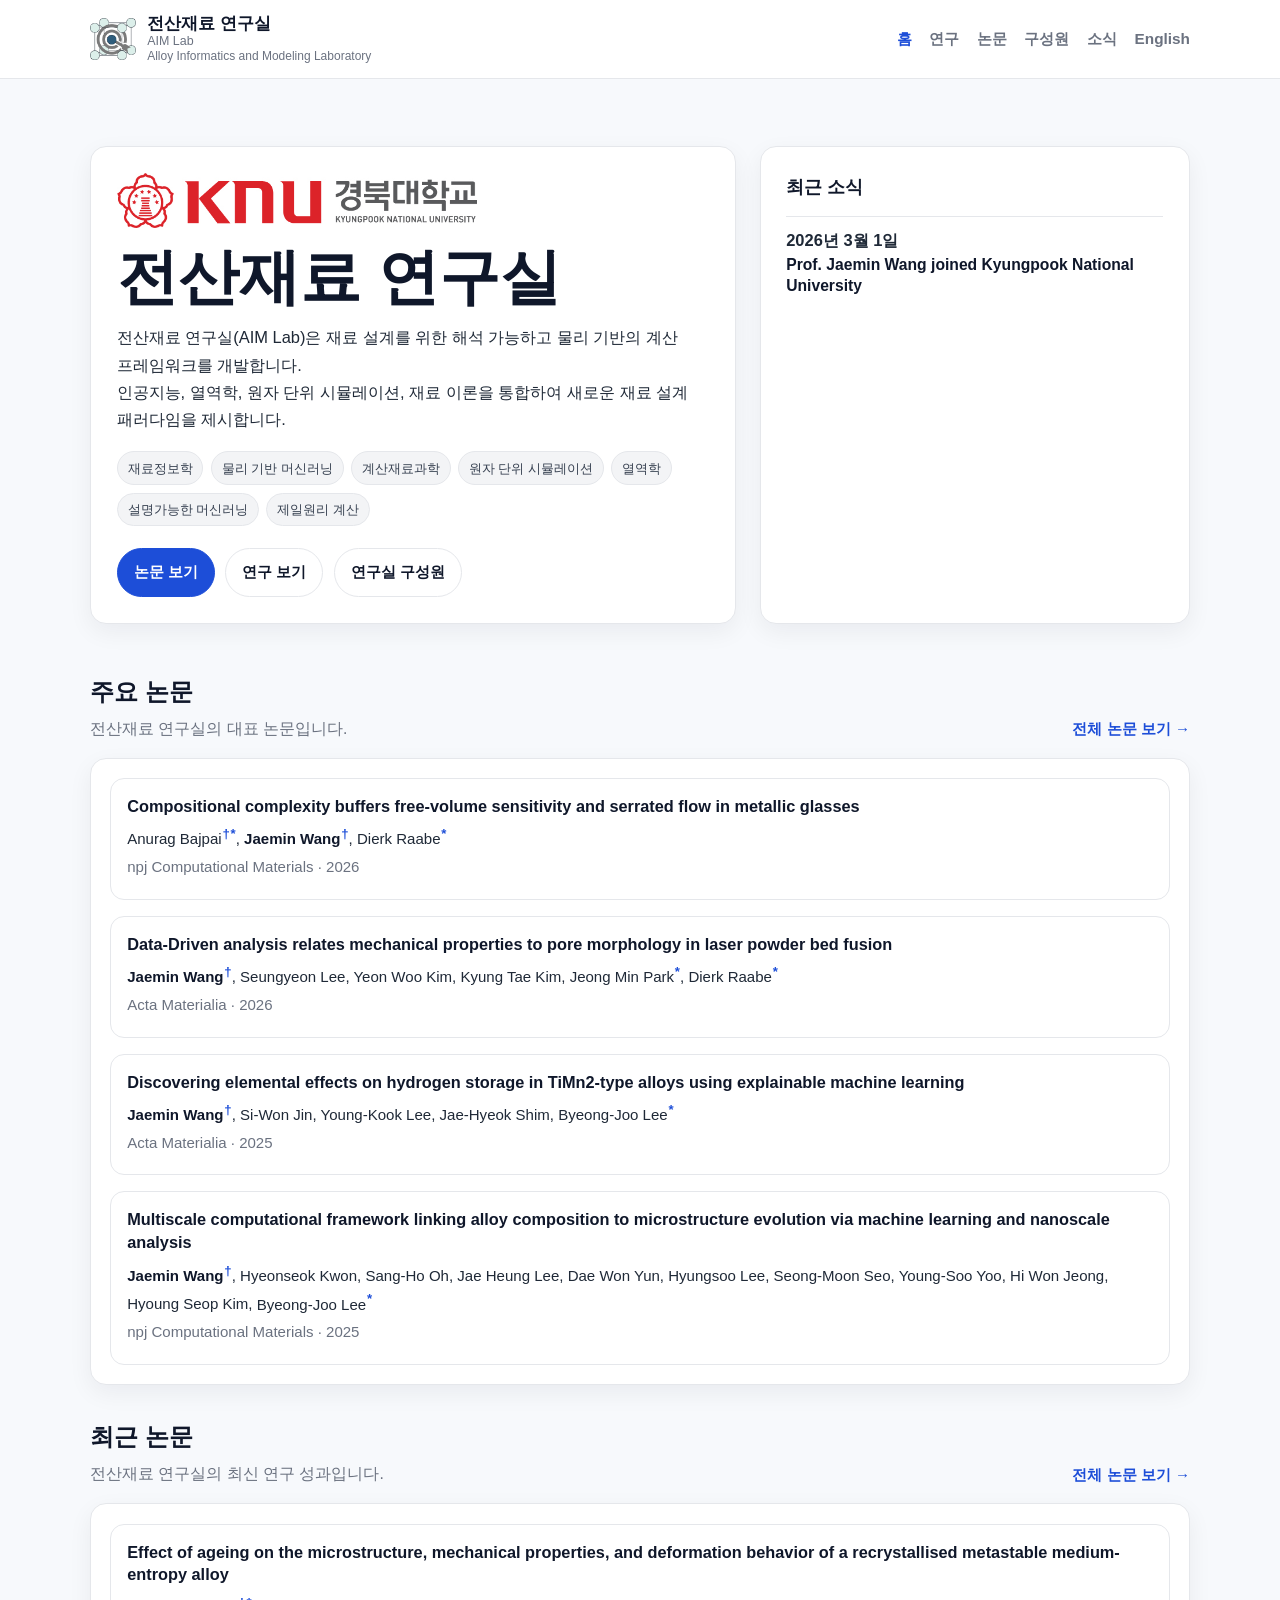
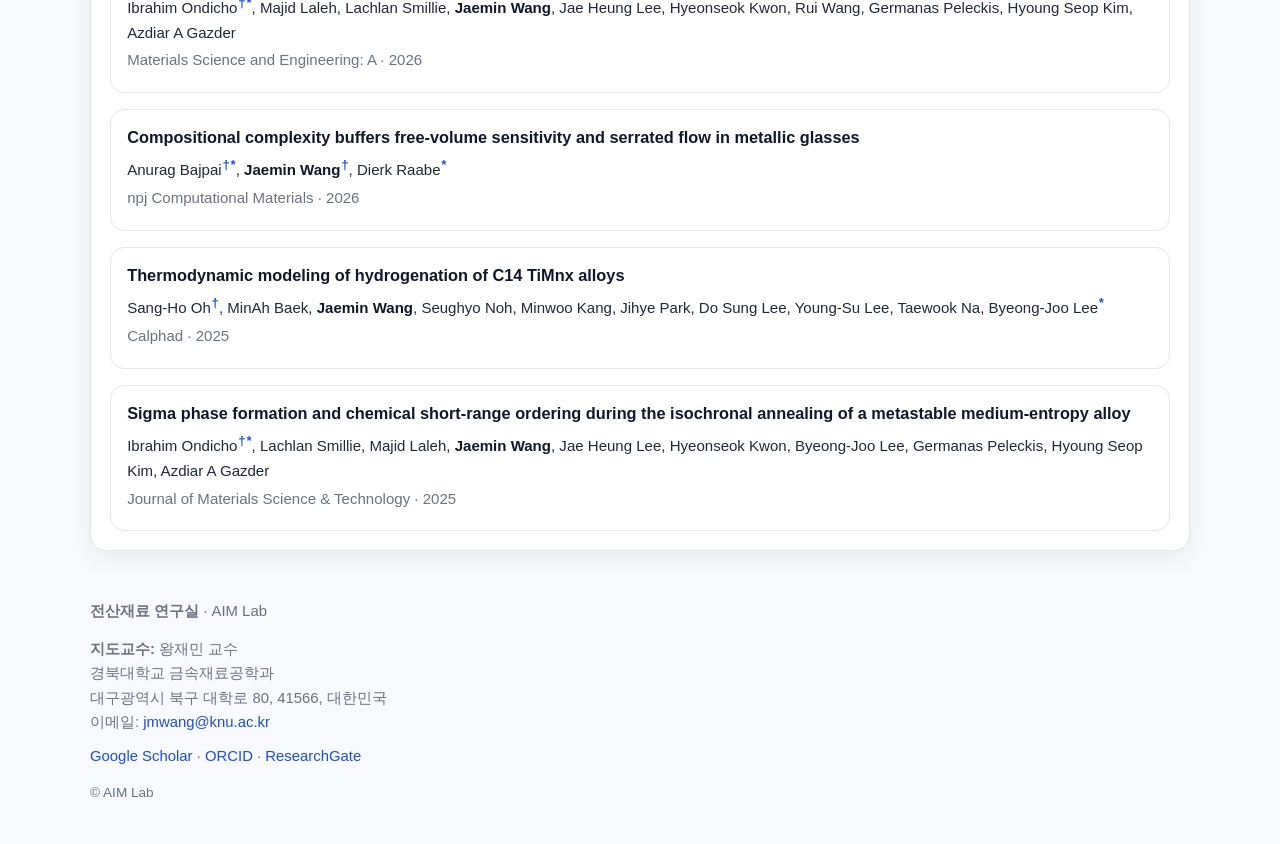
==== ko/index.html @ c6e6e89a "Korean sites added" ====
<!DOCTYPE html>
<html lang="ko">
<head>
  <meta charset="UTF-8" />
  <meta name="viewport" content="width=device-width, initial-scale=1.0" />
  <title>전산재료 연구실 | AIM Lab</title>

  <meta name="description" content="경북대학교 왕재민 교수 연구실인 전산재료 연구실(AIM Lab)은 물리 기반 머신러닝, 열역학, 원자 단위 시뮬레이션을 바탕으로 첨단 재료 설계를 연구합니다." />

  <meta name="google-site-verification" content="Pawu1Gyw2uVtk5goGDBxRkEgoG9PiIKLFPvBbHVbino" />

  <meta property="og:title" content="전산재료 연구실 | AIM Lab" />
  <meta property="og:description" content="경북대학교 전산재료 연구실(AIM Lab)은 물리 기반 머신러닝, 열역학, 원자 단위 시뮬레이션을 바탕으로 첨단 재료 설계를 연구합니다." />
  <meta property="og:type" content="website" />
  <meta property="og:url" content="https://aimlab.knu.ac.kr/ko" />
  <meta property="og:image" content="./lab logo.png" />
  <style>
    :root {
      --bg: #f7f9fc;
      --surface: #ffffff;
      --text: #1f2937;
      --muted: #6b7280;
      --line: #e5e7eb;
      --primary: #1d4ed8;
      --primary-soft: #dbeafe;
      --accent: #0f172a;
      --shadow: 0 8px 24px rgba(15, 23, 42, 0.06);
      --radius: 16px;
      --max-width: 1100px;
    }

    * {
      box-sizing: border-box;
    }

    footer a {
      color: var(--primary);
      font-weight: 300;
    }

    footer a:hover {
      text-decoration: underline;
    }

    html {
      scroll-behavior: smooth;
    }

    body {
      margin: 0;
      font-family: Arial, Helvetica, sans-serif;
      background: var(--bg);
      color: var(--text);
      line-height: 1.65;
      word-break: keep-all;
    }

    a {
      color: inherit;
      text-decoration: none;
    }

    .container {
      width: min(var(--max-width), calc(100% - 2rem));
      margin: 0 auto;
    }

    .site-header {
      background: var(--surface);
      border-bottom: 1px solid var(--line);
      position: sticky;
      top: 0;
      z-index: 100;
    }

    .site-header-inner {
      width: min(var(--max-width), calc(100% - 2rem));
      margin: 0 auto;
      min-height: 78px;
      display: flex;
      align-items: center;
      justify-content: space-between;
      gap: 1.5rem;
    }

    .logo-wrap {
      min-width: 0;
    }

    .logo-link {
      display: flex;
      align-items: center;
      gap: 0.7rem;
      text-decoration: none;
    }

    .logo-img-wrap {
      position: relative;
      width: 46px;
      height: 46px;
      flex-shrink: 0;
    }

    .logo-img-wrap img {
      width: 100%;
      height: 100%;
      object-fit: contain;
      display: block;
    }

    .logo-placeholder {
      position: absolute;
      inset: 0;
      display: none;
      align-items: center;
      justify-content: center;
      font-weight: 800;
      font-size: 0.9rem;
      color: white;
      background: linear-gradient(135deg, #1d4ed8, #2563eb);
      border-radius: 8px;
    }

    .logo-text {
      display: flex;
      flex-direction: column;
      line-height: 1.2;
    }

    .lab-name {
      font-weight: 800;
      font-size: 1.05rem;
      color: var(--accent);
    }

    .lab-full {
      font-size: 0.78rem;
      color: var(--muted);
    }

    .lab-kr {
      font-size: 0.75rem;
      color: var(--muted);
    }

    .nav {
      display: flex;
      align-items: center;
      justify-content: flex-end;
      gap: 1.1rem;
      flex-wrap: wrap;
    }

    .nav a {
      font-size: 0.96rem;
      font-weight: 600;
      color: var(--muted);
      transition: color 0.15s ease;
    }

    .nav a:hover,
    .nav a.active {
      color: var(--primary);
    }

    .hero {
      padding: 4.2rem 0 3rem;
    }

    .hero-inner {
      display: grid;
      grid-template-columns: 1.2fr 0.8fr;
      gap: 1.5rem;
      align-items: stretch;
    }

    .hero-main,
    .hero-side {
      background: var(--surface);
      border: 1px solid var(--line);
      border-radius: var(--radius);
      box-shadow: var(--shadow);
      padding: 1.6rem;
    }

    .hero-kicker {
      display: inline-flex;
      align-items: center;
      justify-content: flex-start;
      margin-bottom: 0.9rem;
      min-height: 56px;
    }

    .hero-kicker img {
      max-width: 100%;
      width: min(360px, 100%);
      height: auto;
      display: block;
      object-fit: contain;
    }

    .school-logo-placeholder {
      display: none;
      align-items: center;
      justify-content: center;
      padding: 0.5rem 0.9rem;
      border-radius: 12px;
      background: #eef2f7;
      color: var(--muted);
      font-size: 0.9rem;
      font-weight: 700;
      border: 1px solid var(--line);
      min-height: 56px;
    }

    .hero h1 {
      margin: 0 0 0.85rem;
      font-size: clamp(2.2rem, 4.8vw, 4rem);
      line-height: 1.1;
      color: var(--accent);
    }

    .hero p {
      margin: 0;
      color: var(--text);
      font-size: 1.03rem;
    }

    .hero-keywords {
      display: flex;
      flex-wrap: wrap;
      gap: 0.45rem;
      margin-top: 1.15rem;
    }

    .chip {
      display: inline-block;
      font-size: 0.82rem;
      padding: 0.32rem 0.62rem;
      border-radius: 999px;
      background: #f3f4f6;
      color: #374151;
      border: 1px solid #e5e7eb;
    }

    .hero-actions {
      display: flex;
      flex-wrap: wrap;
      gap: 0.65rem;
      margin-top: 1.35rem;
    }

    .btn {
      display: inline-flex;
      align-items: center;
      justify-content: center;
      padding: 0.7rem 1rem;
      border-radius: 999px;
      border: 1px solid var(--line);
      background: #fff;
      color: var(--accent);
      font-size: 0.93rem;
      font-weight: 700;
      transition: background 0.15s ease, border-color 0.15s ease, transform 0.15s ease;
    }

    .btn:hover {
      background: var(--primary-soft);
      border-color: #c7d2fe;
      transform: translateY(-1px);
    }

    .btn.primary {
      background: var(--primary);
      color: white;
      border-color: var(--primary);
    }

    .hero-side h2 {
      margin: 0 0 0.9rem;
      font-size: 1.1rem;
      color: var(--accent);
    }

    .mini-news-list {
      display: grid;
      gap: 1.2rem;
    }

    .mini-news-link {
      display: block;
      padding-top: 0.6rem;
      border-top: 1px solid var(--line);
    }

    .mini-news-item {
      padding: 0;
      border: none;
    }

    .mini-news-item:first-child {
      border-top: 0;
      padding-top: 0;
    }

    .mini-news-link:hover .mini-news-title {
      color: var(--primary);
    }

    .mini-news-date {
      margin: 0 0 0.15rem;
      font-size: 0.84rem;
      font-weight: 700;
      color: var(--primary);
    }

    .mini-news-title {
      margin: 0;
      font-size: 0.98rem;
      line-height: 1.35;
      color: var(--accent);
      transition: color 0.15s ease;
    }

    .section {
      padding: 0 0 2rem;
    }

    .section-header {
      display: flex;
      align-items: flex-end;
      justify-content: space-between;
      gap: 1rem;
      margin-bottom: 1rem;
    }

    .section-header h2 {
      margin: 0;
      font-size: 1.5rem;
      color: var(--accent);
    }

    .section-header p {
      margin: 0.3rem 0 0;
      color: var(--muted);
      font-size: 0.98rem;
      max-width: 700px;
    }

    .section-link {
      color: var(--primary);
      font-size: 0.94rem;
      font-weight: 700;
      white-space: nowrap;
    }

    .section-card {
      background: var(--surface);
      border: 1px solid var(--line);
      border-radius: var(--radius);
      box-shadow: var(--shadow);
      padding: 1.2rem;
    }

    .pub-list {
      display: grid;
      gap: 1rem;
    }

    .pub-item {
      border: 1px solid var(--line);
      border-radius: 14px;
      background: #fff;
      padding: 1rem;
      transition: transform 0.15s ease, box-shadow 0.15s ease;
    }

    .pub-item:hover {
      transform: translateY(-2px);
      box-shadow: 0 8px 24px rgba(15, 23, 42, 0.08);
    }

    .pub-title {
      margin: 0 0 0.35rem;
      color: var(--accent);
      font-size: 1.02rem;
      line-height: 1.4;
    }

    .pub-authors,
    .pub-meta {
      margin: 0.18rem 0;
      font-size: 0.94rem;
    }

    .pub-meta {
      color: var(--muted);
    }

    .author-name.lab-member {
      font-weight: 700;
      color: var(--accent);
    }

    .author-mark {
      font-size: 0.88em;
      vertical-align: super;
      margin-left: 0.05rem;
      font-weight: 700;
      color: var(--primary);
    }

    .loading-state,
    .empty-state,
    .error-state {
      color: var(--muted);
      padding: 0.75rem 0;
    }

    .error-state {
      color: #b91c1c;
    }

    footer {
      padding: 1rem 0 2.5rem;
      color: var(--muted);
      font-size: 0.93rem;
    }

    @media (max-width: 900px) {
      .site-header-inner {
        align-items: flex-start;
        padding: 0.9rem 0;
        flex-direction: column;
      }

      .nav {
        width: 100%;
        justify-content: flex-start;
      }

      .hero-inner {
        grid-template-columns: 1fr;
      }
    }

    @media (max-width: 700px) {
      .lab-full,
      .lab-kr {
        display: none;
      }

      .section-header {
        flex-direction: column;
        align-items: flex-start;
      }

      .hero-kicker img {
        width: min(280px, 100%);
      }
    }
  </style>
</head>
<body>
  <header class="site-header">
    <div class="site-header-inner">
      <div class="logo-wrap">
        <a href="index.html" class="logo-link" aria-label="홈으로 이동">
          <div class="logo-img-wrap">
            <img src="../lab logo_web.png" alt="AIM Lab 로고" onerror="handleLogoError(this)" />
            <div class="logo-placeholder">AIM</div>
          </div>
          <div class="logo-text">
            <span class="lab-name">전산재료 연구실</span>
            <span class="lab-full">AIM Lab</span>
            <span class="lab-kr">Alloy Informatics and Modeling Laboratory</span>
          </div>
        </a>
      </div>

      <nav class="nav" aria-label="주요 메뉴">
        <a href="index.html" class="active">홈</a>
        <a href="research.html">연구</a>
        <a href="publications.html">논문</a>
        <a href="people.html">구성원</a>
        <a href="news.html">소식</a>
        <a href="../index.html">English</a>
      </nav>
    </div>
  </header>

  <main class="container">
    <section class="hero">
      <div class="hero-inner">
        <div class="hero-main">
          <div class="hero-kicker">
            <img src="../knu logo.jpg" alt="경북대학교 로고" onerror="handleSchoolLogoError(this)" />
            <div class="school-logo-placeholder">Kyungpook National University</div>
          </div>

          <h1>전산재료 연구실</h1>
          <p>
            전산재료 연구실(AIM Lab)은 재료 설계를 위한 해석 가능하고 물리 기반의 계산 프레임워크를 개발합니다.<br>
            인공지능, 열역학, 원자 단위 시뮬레이션, 재료 이론을 통합하여 새로운 재료 설계 패러다임을 제시합니다.
          </p>

          <div class="hero-keywords">
            <span class="chip">재료정보학</span>
            <span class="chip">물리 기반 머신러닝</span>
            <span class="chip">계산재료과학</span>
            <span class="chip">원자 단위 시뮬레이션</span>
            <span class="chip">열역학</span>
            <span class="chip">설명가능한 머신러닝</span>
            <span class="chip">제일원리 계산</span>
          </div>

          <div class="hero-actions">
            <a class="btn primary" href="publications.html">논문 보기</a>
            <a class="btn" href="research.html">연구 보기</a>
            <a class="btn" href="people.html">연구실 구성원</a>
          </div>
        </div>

        <aside class="hero-side">
          <h2>최근 소식</h2>
          <div id="hero-news-preview" class="mini-news-list">
            <div class="loading-state">최근 소식을 불러오는 중입니다...</div>
          </div>
        </aside>
      </div>
    </section>

    <section class="section">
      <div class="section-header">
        <div>
          <h2>주요 논문</h2>
          <p>전산재료 연구실의 대표 논문입니다.</p>
        </div>
        <a class="section-link" href="publications.html">전체 논문 보기 →</a>
      </div>

      <div class="section-card">
        <div id="featured-publications-preview" class="pub-list">
          <div class="loading-state">주요 논문을 불러오는 중입니다...</div>
        </div>
      </div>
    </section>

    <section class="section">
      <div class="section-header">
        <div>
          <h2>최근 논문</h2>
          <p>전산재료 연구실의 최신 연구 성과입니다.</p>
        </div>
        <a class="section-link" href="publications.html">전체 논문 보기 →</a>
      </div>

      <div class="section-card">
        <div id="recent-publications-preview" class="pub-list">
          <div class="loading-state">최근 논문을 불러오는 중입니다...</div>
        </div>
      </div>
    </section>
  </main>

<footer class="container">
  <div style="margin-bottom: 0.8rem;">
    <strong>전산재료 연구실</strong> · AIM Lab
  </div>

  <div>
    <strong>지도교수:</strong> 왕재민 교수<br>
    경북대학교 금속재료공학과<br>
    대구광역시 북구 대학로 80, 41566, 대한민국<br>
    이메일: <a href="mailto:jmwang@knu.ac.kr">jmwang@knu.ac.kr</a>
  </div>

  <div style="margin-top: 0.6rem;">
    <a href="https://scholar.google.com/citations?user=16pIavIAAAAJ&hl=en" target="_blank">Google Scholar</a> ·
    <a href="https://orcid.org/0000-0002-6845-6907" target="_blank">ORCID</a> ·
    <a href="https://www.researchgate.net/profile/Jaemin-Wang" target="_blank">ResearchGate</a>
  </div>

  <div style="margin-top: 0.8rem; font-size: 0.85rem;">
    © AIM Lab
  </div>
</footer>

  <script>
    const PUBLICATIONS_URL = "../data/publications.json";
    const NEWS_URL = "../data/news.json";

    const featuredPublicationsPreviewEl = document.getElementById("featured-publications-preview");
    const recentPublicationsPreviewEl = document.getElementById("recent-publications-preview");
    const heroNewsPreviewEl = document.getElementById("hero-news-preview");

    function escapeHtml(str) {
      if (str === null || str === undefined) return "";
      return String(str)
        .replace(/&/g, "&amp;")
        .replace(/</g, "&lt;")
        .replace(/>/g, "&gt;")
        .replace(/\"/g, "&quot;")
        .replace(/'/g, "&#039;");
    }

    function normalizeArray(value) {
      return Array.isArray(value) ? value : [];
    }

    function normalizeName(name) {
      return String(name || "").toLowerCase().replace(/\s+/g, " ").trim();
    }

    function handleLogoError(img) {
      img.style.display = "none";
      const placeholder = img.parentElement.querySelector(".logo-placeholder");
      if (placeholder) placeholder.style.display = "flex";
    }

    function handleSchoolLogoError(img) {
      img.style.display = "none";
      const placeholder = img.parentElement.querySelector(".school-logo-placeholder");
      if (placeholder) placeholder.style.display = "flex";
    }

    window.handleLogoError = handleLogoError;
    window.handleSchoolLogoError = handleSchoolLogoError;

    async function safeFetch(url) {
      const response = await fetch(url);
      if (!response.ok) {
        throw new Error(`Failed to fetch ${url}: ${response.status}`);
      }
      return response.json();
    }

    function normalizePublication(pub) {
      return {
        title: pub.title || "",
        authors: Array.isArray(pub.authors) ? pub.authors : [],
        journal: pub.journal || "",
        year: Number(pub.year) || 0,
        volume: pub.volume || "",
        issue: pub.issue || "",
        pages: pub.pages || "",
        featured: Boolean(pub.featured),
        doi: pub.doi || "",
        lab_member: normalizeArray(pub.lab_member),
        first_author: normalizeArray(pub.first_author),
        corresponding_author: normalizeArray(pub.corresponding_author)
      };
    }

    function renderAuthors(pub) {
      const labMembers = new Set(pub.lab_member.map(normalizeName));
      const firstAuthors = new Set(pub.first_author.map(normalizeName));
      const correspondingAuthors = new Set(pub.corresponding_author.map(normalizeName));

      return pub.authors.map((author) => {
        const normalized = normalizeName(author);
        const isLabMember = labMembers.has(normalized);
        const isFirstAuthor = firstAuthors.has(normalized);
        const isCorresponding = correspondingAuthors.has(normalized);

        let marks = "";
        if (isFirstAuthor) marks += '<span class="author-mark">†</span>';
        if (isCorresponding) marks += '<span class="author-mark">*</span>';

        return `<span class="author-name ${isLabMember ? "lab-member" : ""}">${escapeHtml(author)}${marks}</span>`;
      }).join(", ");
    }

    function buildPublicationMeta(pub) {
      const parts = [];
      if (pub.journal) parts.push(pub.journal);
      if (pub.year) parts.push(String(pub.year));
      return parts.join(" · ");
    }

    function renderPublicationPreviewItem(pub) {
      const content = `
        <article class="pub-item">
          <h3 class="pub-title">${escapeHtml(pub.title)}</h3>
          <p class="pub-authors">${renderAuthors(pub)}</p>
          <p class="pub-meta">${escapeHtml(buildPublicationMeta(pub))}</p>
        </article>
      `;

      if (pub.doi) {
        return `<a href="${escapeHtml(pub.doi)}" target="_blank" rel="noopener noreferrer">${content}</a>`;
      }
      return content;
    }

    function normalizeNewsItem(item) {
      return {
        date: item.date || "",
        title: item.title || "",
        link: item.link || ""
      };
    }

    function formatDate(dateString) {
      if (!dateString) return "";
      const date = new Date(dateString);
      if (Number.isNaN(date.getTime())) return dateString;
      return date.toLocaleDateString("ko-KR", {
        year: "numeric",
        month: "short",
        day: "numeric"
      });
    }

    function renderMiniNewsItem(item) {
      return `
        <a href="news.html" class="mini-news-link">
          <article class="mini-news-item">
            ${item.date ? `<p class="mini-news-date">${escapeHtml(formatDate(item.date))}</p>` : ""}
            <h3 class="mini-news-title">${escapeHtml(item.title)}</h3>
          </article>
        </a>
      `;
    }

    async function loadFeaturedPublicationsPreview() {
      try {
        const data = await safeFetch(PUBLICATIONS_URL);
        const items = data
          .map(normalizePublication)
          .filter(item => item.featured)
          .slice()
          .reverse()
          .slice(0, 4);

        if (!items.length) {
          featuredPublicationsPreviewEl.innerHTML = `<div class="empty-state">등록된 주요 논문이 없습니다.</div>`;
          return;
        }

        featuredPublicationsPreviewEl.innerHTML = items.map(renderPublicationPreviewItem).join("");
      } catch (error) {
        console.error(error);
        featuredPublicationsPreviewEl.innerHTML = `<div class="error-state">주요 논문을 불러오지 못했습니다.</div>`;
      }
    }

    async function loadRecentPublicationsPreview() {
      try {
        const data = await safeFetch(PUBLICATIONS_URL);
        const items = data
          .map(normalizePublication)
          .slice()
          .reverse()
          .slice(0, 4);

        if (!items.length) {
          recentPublicationsPreviewEl.innerHTML = `<div class="empty-state">등록된 최근 논문이 없습니다.</div>`;
          return;
        }

        recentPublicationsPreviewEl.innerHTML = items.map(renderPublicationPreviewItem).join("");
      } catch (error) {
        console.error(error);
        recentPublicationsPreviewEl.innerHTML = `<div class="error-state">최근 논문을 불러오지 못했습니다.</div>`;
      }
    }

    async function loadNewsPreview() {
      try {
        const data = await safeFetch(NEWS_URL);
        const items = data
          .map(normalizeNewsItem)
          .sort((a, b) => new Date(b.date).getTime() - new Date(a.date).getTime())
          .slice(0, 4);

        if (!items.length) {
          heroNewsPreviewEl.innerHTML = `<div class="empty-state">등록된 최근 소식이 없습니다.</div>`;
          return;
        }

        heroNewsPreviewEl.innerHTML = items.map(renderMiniNewsItem).join("");
      } catch (error) {
        console.error(error);
        heroNewsPreviewEl.innerHTML = `<div class="error-state">최근 소식을 불러오지 못했습니다.</div>`;
      }
    }

    loadFeaturedPublicationsPreview();
    loadRecentPublicationsPreview();
    loadNewsPreview();
  </script>
</body>
</html>
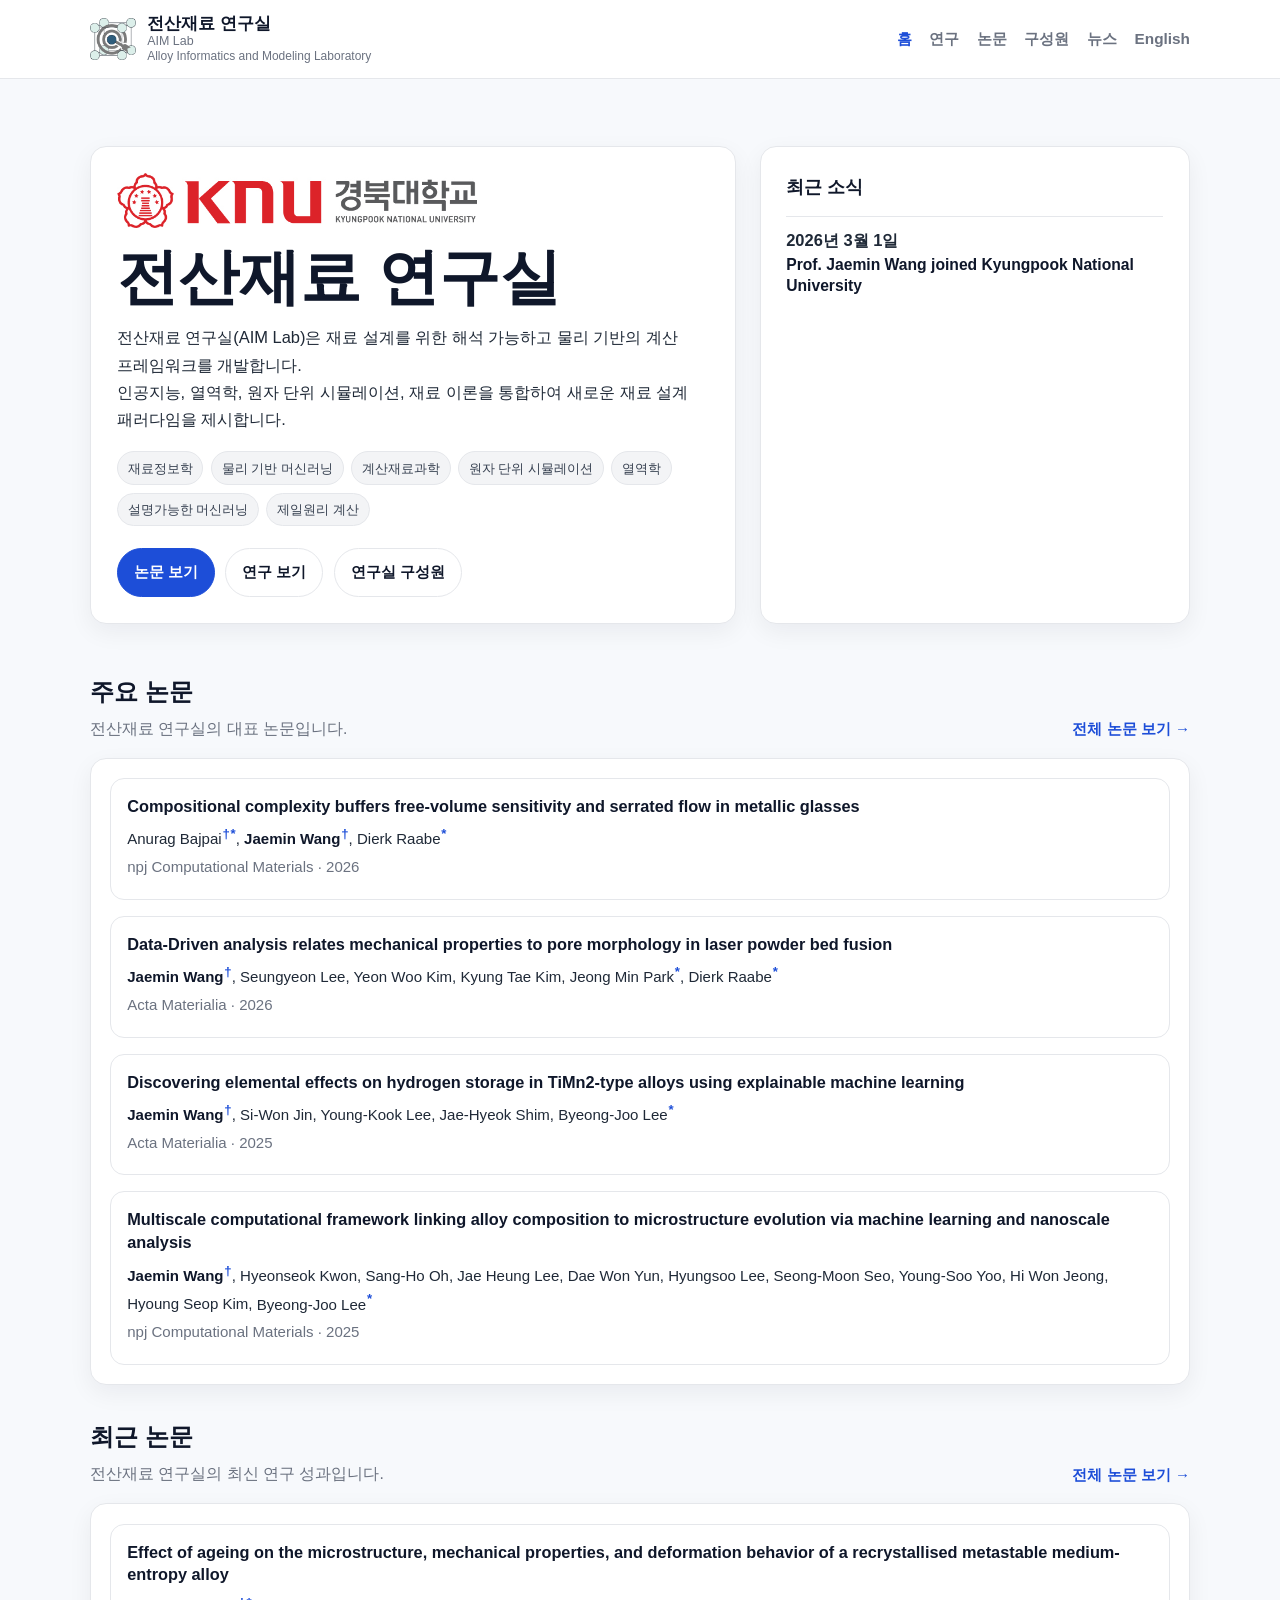
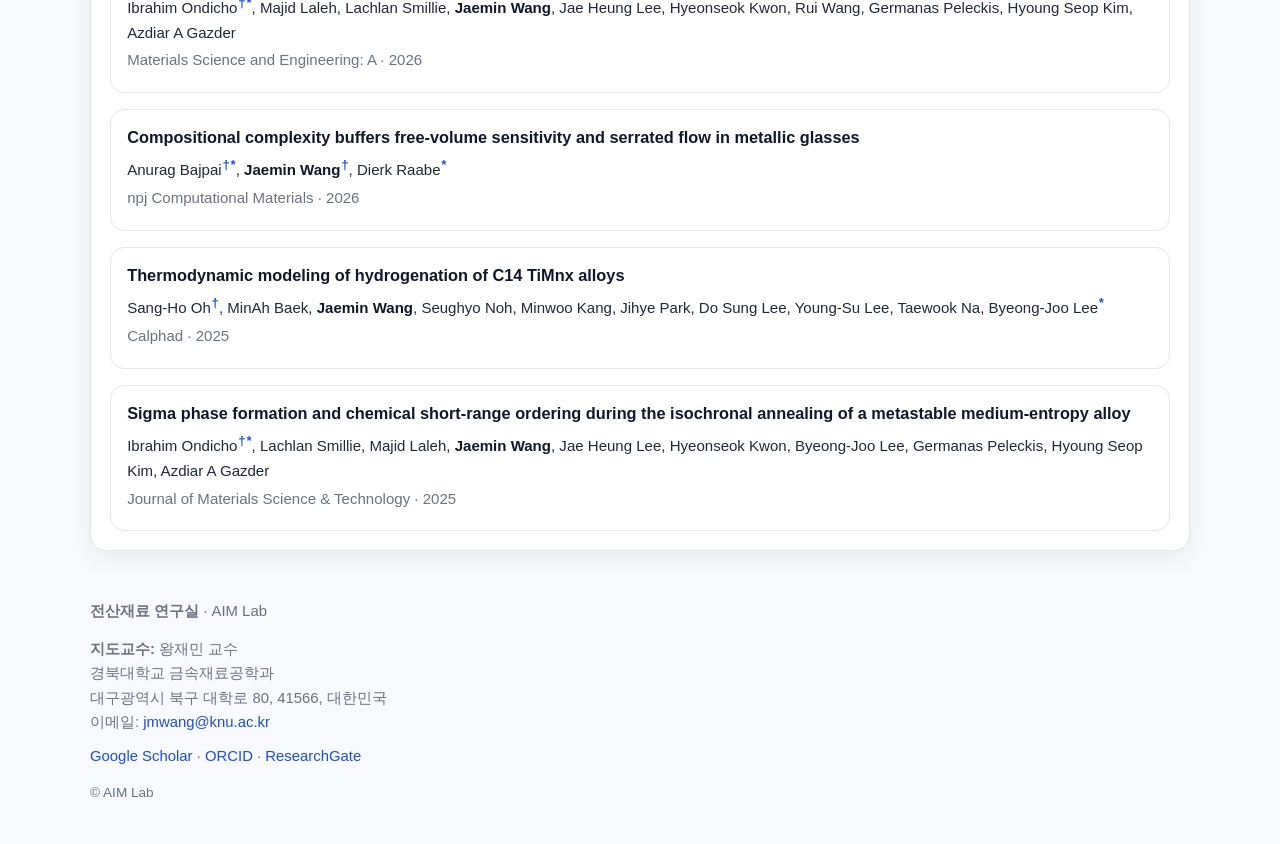
==== commit 72593cb0: "bug fix" ====
--- a/ko/index.html
+++ b/ko/index.html
@@ -483,7 +483,7 @@
         <a href="research.html">연구</a>
         <a href="publications.html">논문</a>
         <a href="people.html">구성원</a>
-        <a href="news.html">소식</a>
+        <a href="news.html">뉴스</a>
         <a href="../index.html">English</a>
       </nav>
     </div>
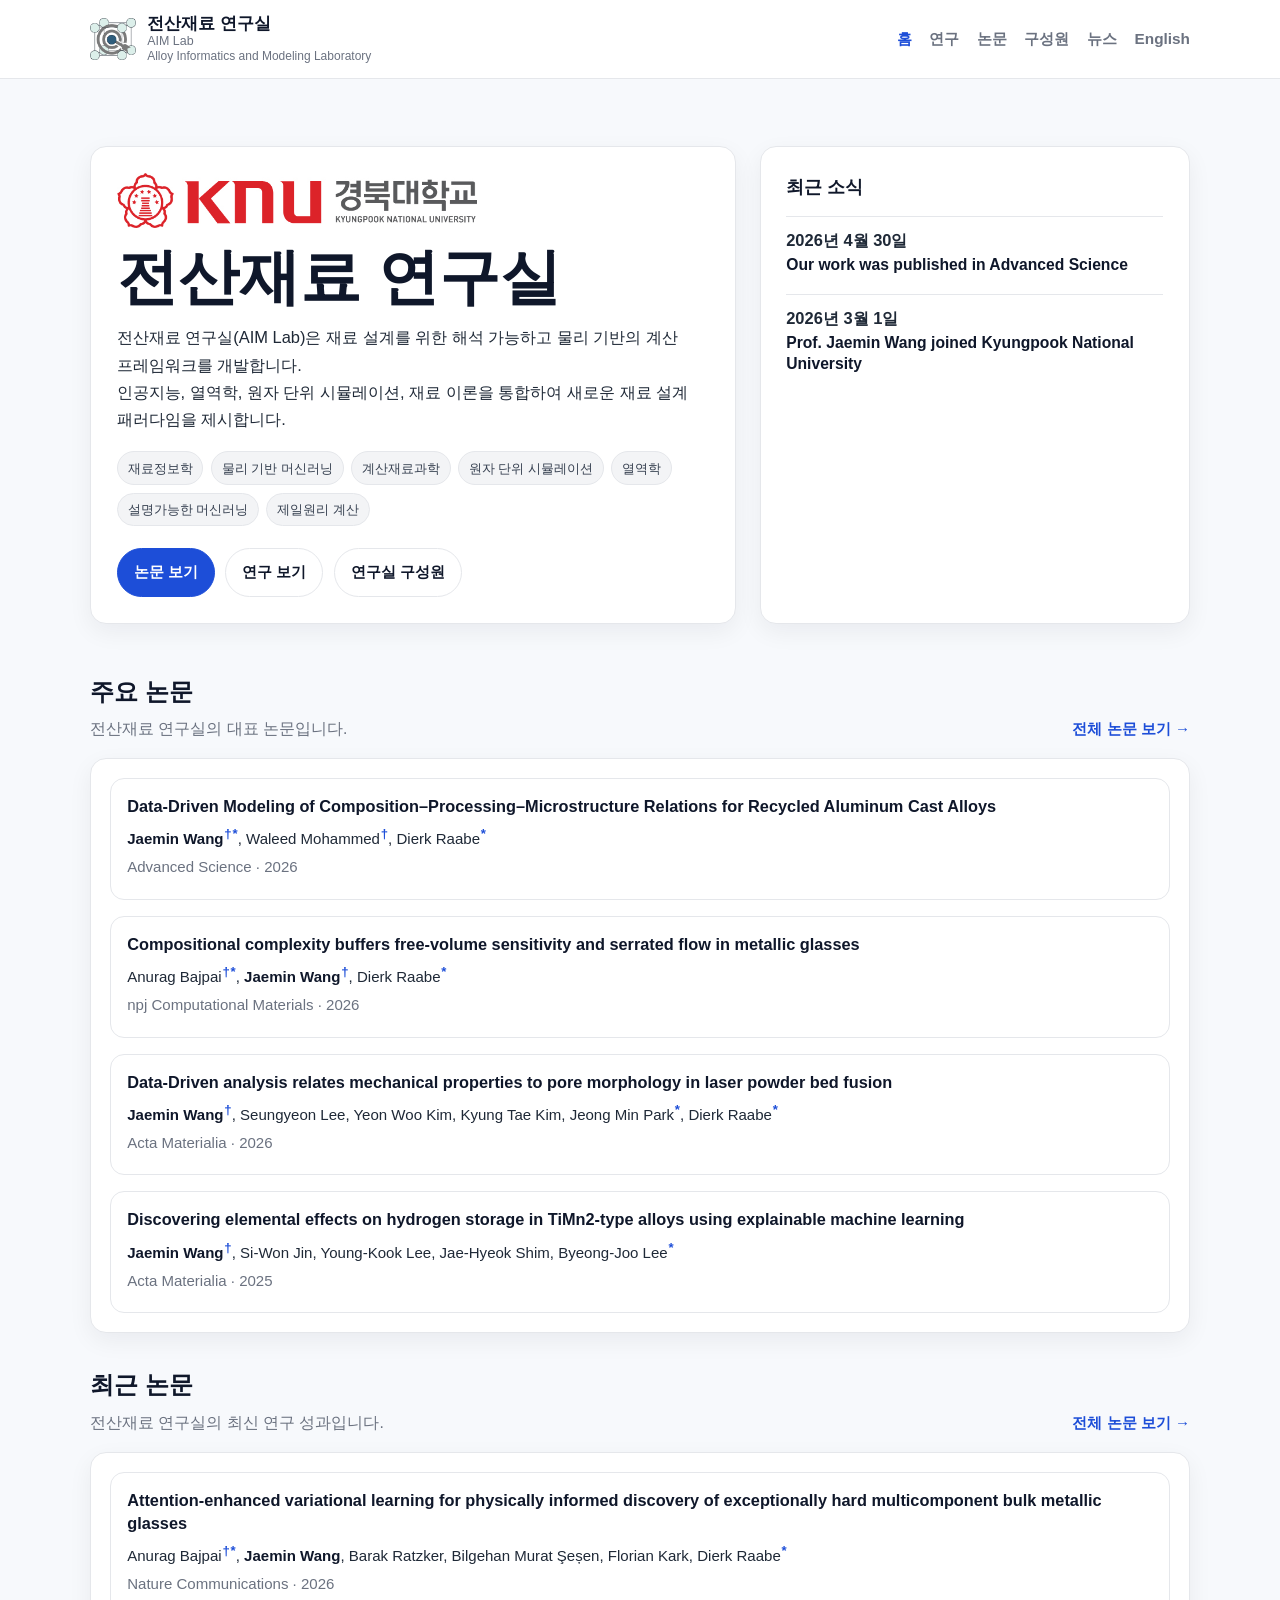
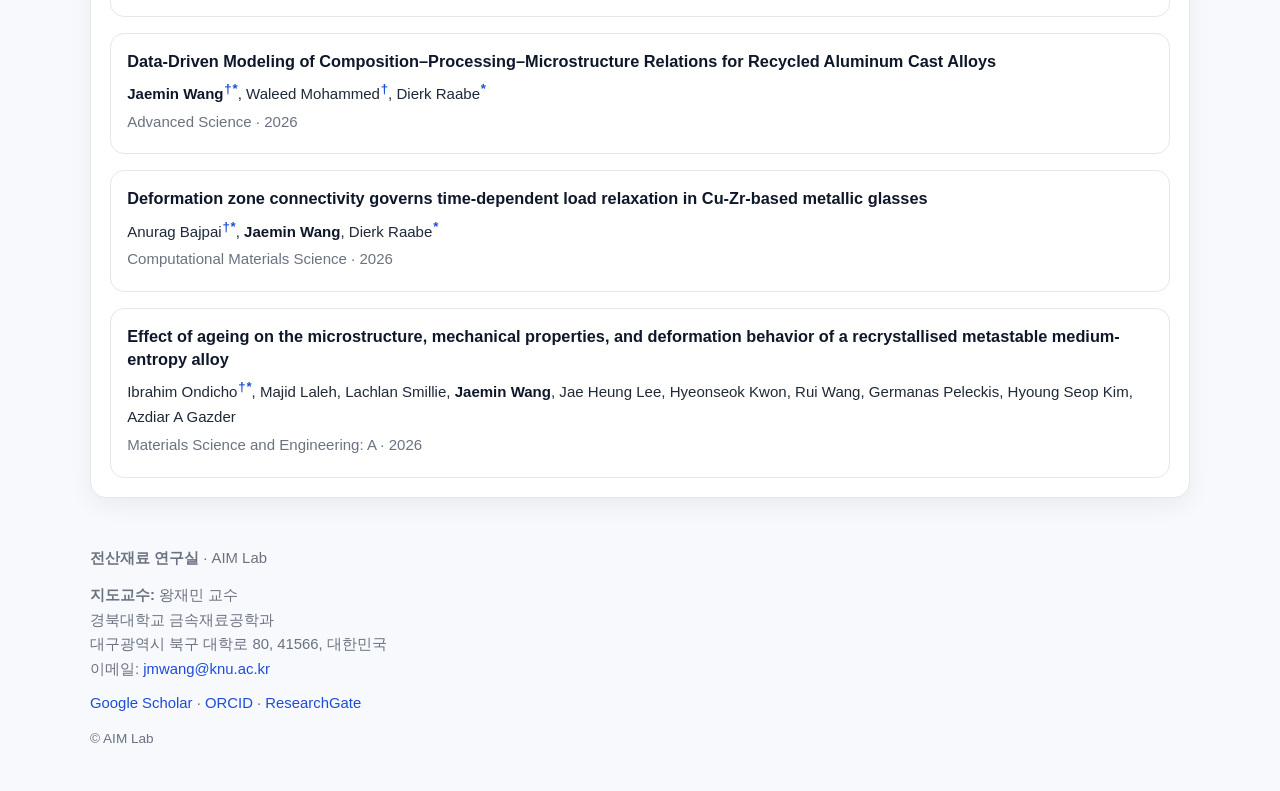
==== commit a5a1e2cb: "site updated" ====
--- a/ko/index.html
+++ b/ko/index.html
@@ -14,6 +14,10 @@
   <meta property="og:type" content="website" />
   <meta property="og:url" content="https://aimlab.knu.ac.kr/ko" />
   <meta property="og:image" content="./lab logo.png" />
+  <link rel="canonical" href="https://aimlab.knu.ac.kr/ko/index.html">
+  <link rel="alternate" hreflang="en" href="https://aimlab.knu.ac.kr/">
+  <link rel="alternate" hreflang="ko" href="https://aimlab.knu.ac.kr/ko/index.html">
+  <link rel="alternate" hreflang="x-default" href="https://aimlab.knu.ac.kr/">
   <style>
     :root {
       --bg: #f7f9fc;
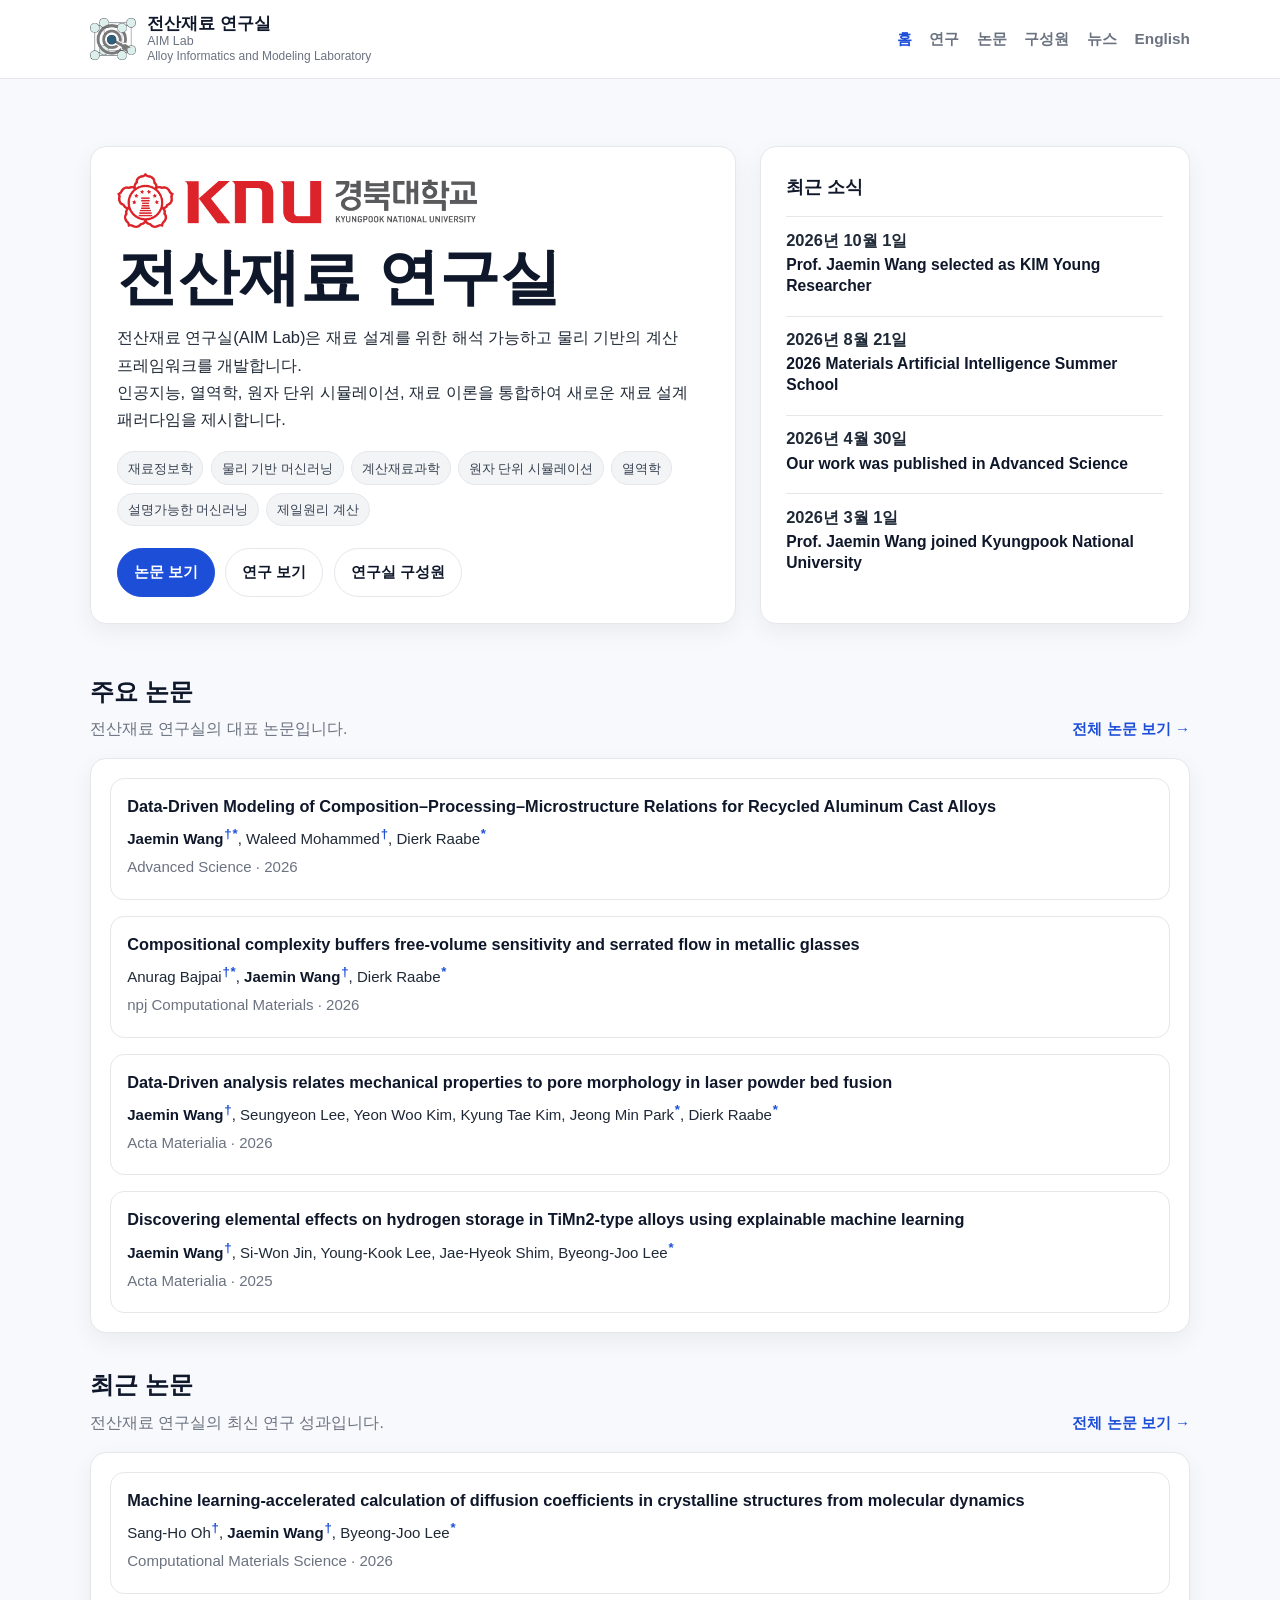
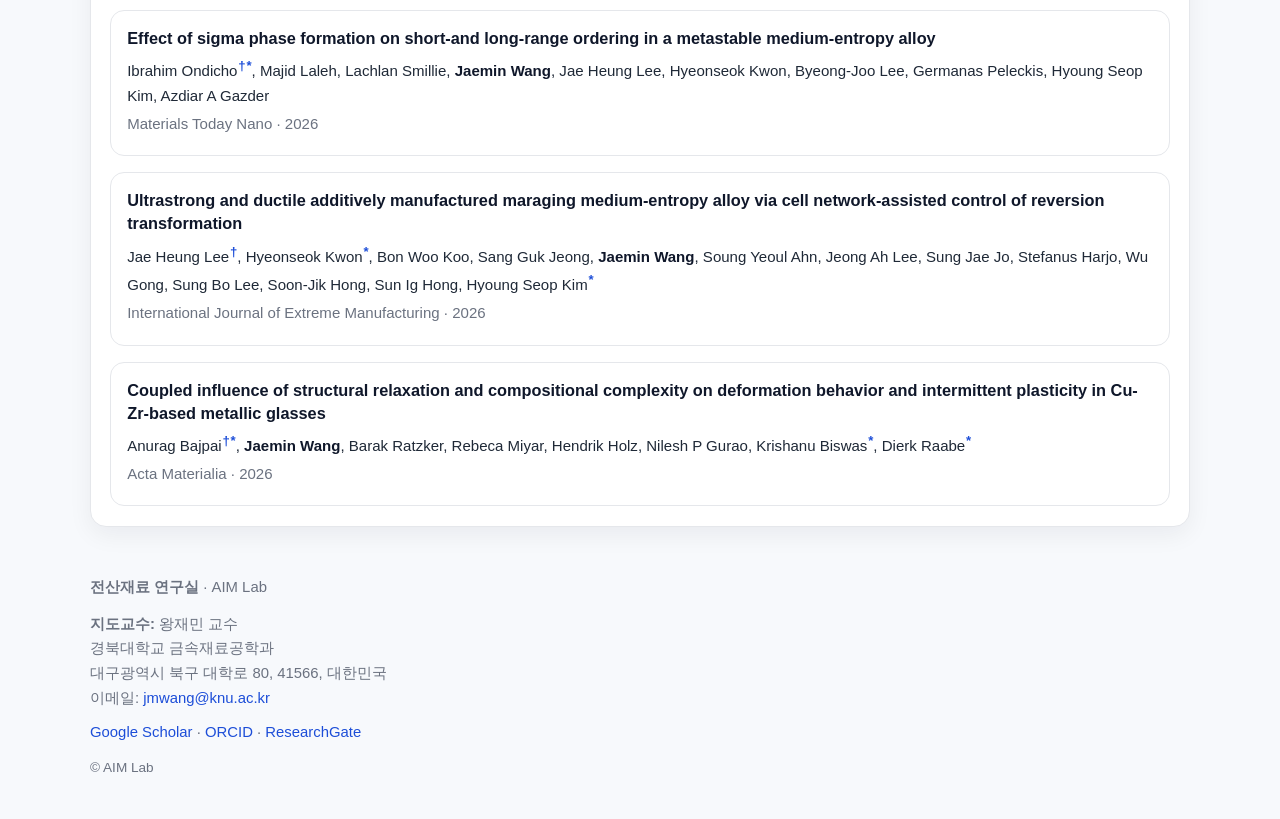
==== commit ca5f5c35: "site fixed" ====
--- a/ko/index.html
+++ b/ko/index.html
@@ -488,7 +488,7 @@
         <a href="publications.html">논문</a>
         <a href="people.html">구성원</a>
         <a href="news.html">뉴스</a>
-        <a href="../index.html">English</a>
+        <a href="../">English</a>
       </nav>
     </div>
   </header>
@@ -527,9 +527,35 @@
 
         <aside class="hero-side">
           <h2>최근 소식</h2>
-          <div id="hero-news-preview" class="mini-news-list">
-            <div class="loading-state">최근 소식을 불러오는 중입니다...</div>
-          </div>
+          <div id="hero-news-preview" class="mini-news-list" data-prerendered="true">
+        <a href="news.html" class="mini-news-link">
+          <article class="mini-news-item">
+            <p class="mini-news-date">2026년 10월 1일</p>
+            <h3 class="mini-news-title">Prof. Jaemin Wang selected as KIM Young Researcher</h3>
+          </article>
+        </a>
+
+        <a href="news.html" class="mini-news-link">
+          <article class="mini-news-item">
+            <p class="mini-news-date">2026년 8월 21일</p>
+            <h3 class="mini-news-title">2026 Materials Artificial Intelligence Summer School</h3>
+          </article>
+        </a>
+
+        <a href="news.html" class="mini-news-link">
+          <article class="mini-news-item">
+            <p class="mini-news-date">2026년 4월 30일</p>
+            <h3 class="mini-news-title">Our work was published in Advanced Science</h3>
+          </article>
+        </a>
+
+        <a href="news.html" class="mini-news-link">
+          <article class="mini-news-item">
+            <p class="mini-news-date">2026년 3월 1일</p>
+            <h3 class="mini-news-title">Prof. Jaemin Wang joined Kyungpook National University</h3>
+          </article>
+        </a>
+      </div>
         </aside>
       </div>
     </section>
@@ -544,9 +570,31 @@
       </div>
 
       <div class="section-card">
-        <div id="featured-publications-preview" class="pub-list">
-          <div class="loading-state">주요 논문을 불러오는 중입니다...</div>
-        </div>
+        <div id="featured-publications-preview" class="pub-list" data-prerendered="true"><a href="https://doi.org/10.1002/advs.75446" target="_blank" rel="noopener noreferrer">
+        <article class="pub-item">
+          <h3 class="pub-title">Data-Driven Modeling of Composition–Processing–Microstructure Relations for Recycled Aluminum Cast Alloys</h3>
+          <p class="pub-authors"><span class="author-name lab-member">Jaemin Wang<span class="author-mark">†</span><span class="author-mark">*</span></span>, <span class="author-name ">Waleed Mohammed<span class="author-mark">†</span></span>, <span class="author-name ">Dierk Raabe<span class="author-mark">*</span></span></p>
+          <p class="pub-meta">Advanced Science · 2026</p>
+        </article>
+      </a><a href="https://doi.org/10.1038/s41524-025-01933-7" target="_blank" rel="noopener noreferrer">
+        <article class="pub-item">
+          <h3 class="pub-title">Compositional complexity buffers free-volume sensitivity and serrated flow in metallic glasses</h3>
+          <p class="pub-authors"><span class="author-name ">Anurag Bajpai<span class="author-mark">†</span><span class="author-mark">*</span></span>, <span class="author-name lab-member">Jaemin Wang<span class="author-mark">†</span></span>, <span class="author-name ">Dierk Raabe<span class="author-mark">*</span></span></p>
+          <p class="pub-meta">npj Computational Materials · 2026</p>
+        </article>
+      </a><a href="https://doi.org/10.1016/j.actamat.2025.121751" target="_blank" rel="noopener noreferrer">
+        <article class="pub-item">
+          <h3 class="pub-title">Data-Driven analysis relates mechanical properties to pore morphology in laser powder bed fusion</h3>
+          <p class="pub-authors"><span class="author-name lab-member">Jaemin Wang<span class="author-mark">†</span></span>, <span class="author-name ">Seungyeon Lee</span>, <span class="author-name ">Yeon Woo Kim</span>, <span class="author-name ">Kyung Tae Kim</span>, <span class="author-name ">Jeong Min Park<span class="author-mark">*</span></span>, <span class="author-name ">Dierk Raabe<span class="author-mark">*</span></span></p>
+          <p class="pub-meta">Acta Materialia · 2026</p>
+        </article>
+      </a><a href="https://doi.org/10.1016/j.actamat.2025.121297" target="_blank" rel="noopener noreferrer">
+        <article class="pub-item">
+          <h3 class="pub-title">Discovering elemental effects on hydrogen storage in TiMn2-type alloys using explainable machine learning</h3>
+          <p class="pub-authors"><span class="author-name lab-member">Jaemin Wang<span class="author-mark">†</span></span>, <span class="author-name ">Si-Won Jin</span>, <span class="author-name ">Young-Kook Lee</span>, <span class="author-name ">Jae-Hyeok Shim</span>, <span class="author-name ">Byeong-Joo Lee<span class="author-mark">*</span></span></p>
+          <p class="pub-meta">Acta Materialia · 2025</p>
+        </article>
+      </a></div>
       </div>
     </section>
 
@@ -560,9 +608,31 @@
       </div>
 
       <div class="section-card">
-        <div id="recent-publications-preview" class="pub-list">
-          <div class="loading-state">최근 논문을 불러오는 중입니다...</div>
-        </div>
+        <div id="recent-publications-preview" class="pub-list" data-prerendered="true"><a href="https://doi.org/10.1016/j.commatsci.2026.115079" target="_blank" rel="noopener noreferrer">
+        <article class="pub-item">
+          <h3 class="pub-title">Machine learning-accelerated calculation of diffusion coefficients in crystalline structures from molecular dynamics</h3>
+          <p class="pub-authors"><span class="author-name ">Sang-Ho Oh<span class="author-mark">†</span></span>, <span class="author-name lab-member">Jaemin Wang<span class="author-mark">†</span></span>, <span class="author-name ">Byeong-Joo Lee<span class="author-mark">*</span></span></p>
+          <p class="pub-meta">Computational Materials Science · 2026</p>
+        </article>
+      </a><a href="https://doi.org/10.1016/j.mtnano.2026.100906" target="_blank" rel="noopener noreferrer">
+        <article class="pub-item">
+          <h3 class="pub-title">Effect of sigma phase formation on short-and long-range ordering in a metastable medium-entropy alloy</h3>
+          <p class="pub-authors"><span class="author-name ">Ibrahim Ondicho<span class="author-mark">†</span><span class="author-mark">*</span></span>, <span class="author-name ">Majid Laleh</span>, <span class="author-name ">Lachlan Smillie</span>, <span class="author-name lab-member">Jaemin Wang</span>, <span class="author-name ">Jae Heung Lee</span>, <span class="author-name ">Hyeonseok Kwon</span>, <span class="author-name ">Byeong-Joo Lee</span>, <span class="author-name ">Germanas Peleckis</span>, <span class="author-name ">Hyoung Seop Kim</span>, <span class="author-name ">Azdiar A Gazder</span></p>
+          <p class="pub-meta">Materials Today Nano · 2026</p>
+        </article>
+      </a><a href="https://doi.org/10.1088/2631-7990/ae6f56" target="_blank" rel="noopener noreferrer">
+        <article class="pub-item">
+          <h3 class="pub-title">Ultrastrong and ductile additively manufactured maraging medium-entropy alloy via cell network-assisted control of reversion transformation</h3>
+          <p class="pub-authors"><span class="author-name ">Jae Heung Lee<span class="author-mark">†</span></span>, <span class="author-name ">Hyeonseok Kwon<span class="author-mark">*</span></span>, <span class="author-name ">Bon Woo Koo</span>, <span class="author-name ">Sang Guk Jeong</span>, <span class="author-name lab-member">Jaemin Wang</span>, <span class="author-name ">Soung Yeoul Ahn</span>, <span class="author-name ">Jeong Ah Lee</span>, <span class="author-name ">Sung Jae Jo</span>, <span class="author-name ">Stefanus Harjo</span>, <span class="author-name ">Wu Gong</span>, <span class="author-name ">Sung Bo Lee</span>, <span class="author-name ">Soon-Jik Hong</span>, <span class="author-name ">Sun Ig Hong</span>, <span class="author-name ">Hyoung Seop Kim<span class="author-mark">*</span></span></p>
+          <p class="pub-meta">International Journal of Extreme Manufacturing · 2026</p>
+        </article>
+      </a><a href="https://doi.org/10.1016/j.actamat.2026.122394" target="_blank" rel="noopener noreferrer">
+        <article class="pub-item">
+          <h3 class="pub-title">Coupled influence of structural relaxation and compositional complexity on deformation behavior and intermittent plasticity in Cu-Zr-based metallic glasses</h3>
+          <p class="pub-authors"><span class="author-name ">Anurag Bajpai<span class="author-mark">†</span><span class="author-mark">*</span></span>, <span class="author-name lab-member">Jaemin Wang</span>, <span class="author-name ">Barak Ratzker</span>, <span class="author-name ">Rebeca Miyar</span>, <span class="author-name ">Hendrik Holz</span>, <span class="author-name ">Nilesh P Gurao</span>, <span class="author-name ">Krishanu Biswas<span class="author-mark">*</span></span>, <span class="author-name ">Dierk Raabe<span class="author-mark">*</span></span></p>
+          <p class="pub-meta">Acta Materialia · 2026</p>
+        </article>
+      </a></div>
       </div>
     </section>
   </main>
@@ -745,6 +815,8 @@
         featuredPublicationsPreviewEl.innerHTML = items.map(renderPublicationPreviewItem).join("");
       } catch (error) {
         console.error(error);
+        // Keep the pre-rendered content available if the live data request fails.
+        if (featuredPublicationsPreviewEl.dataset.prerendered === "true") { return; }
         featuredPublicationsPreviewEl.innerHTML = `<div class="error-state">주요 논문을 불러오지 못했습니다.</div>`;
       }
     }
@@ -766,6 +838,8 @@
         recentPublicationsPreviewEl.innerHTML = items.map(renderPublicationPreviewItem).join("");
       } catch (error) {
         console.error(error);
+        // Keep the pre-rendered content available if the live data request fails.
+        if (recentPublicationsPreviewEl.dataset.prerendered === "true") { return; }
         recentPublicationsPreviewEl.innerHTML = `<div class="error-state">최근 논문을 불러오지 못했습니다.</div>`;
       }
     }
@@ -786,6 +860,8 @@
         heroNewsPreviewEl.innerHTML = items.map(renderMiniNewsItem).join("");
       } catch (error) {
         console.error(error);
+        // Keep the pre-rendered content available if the live data request fails.
+        if (heroNewsPreviewEl.dataset.prerendered === "true") { return; }
         heroNewsPreviewEl.innerHTML = `<div class="error-state">최근 소식을 불러오지 못했습니다.</div>`;
       }
     }
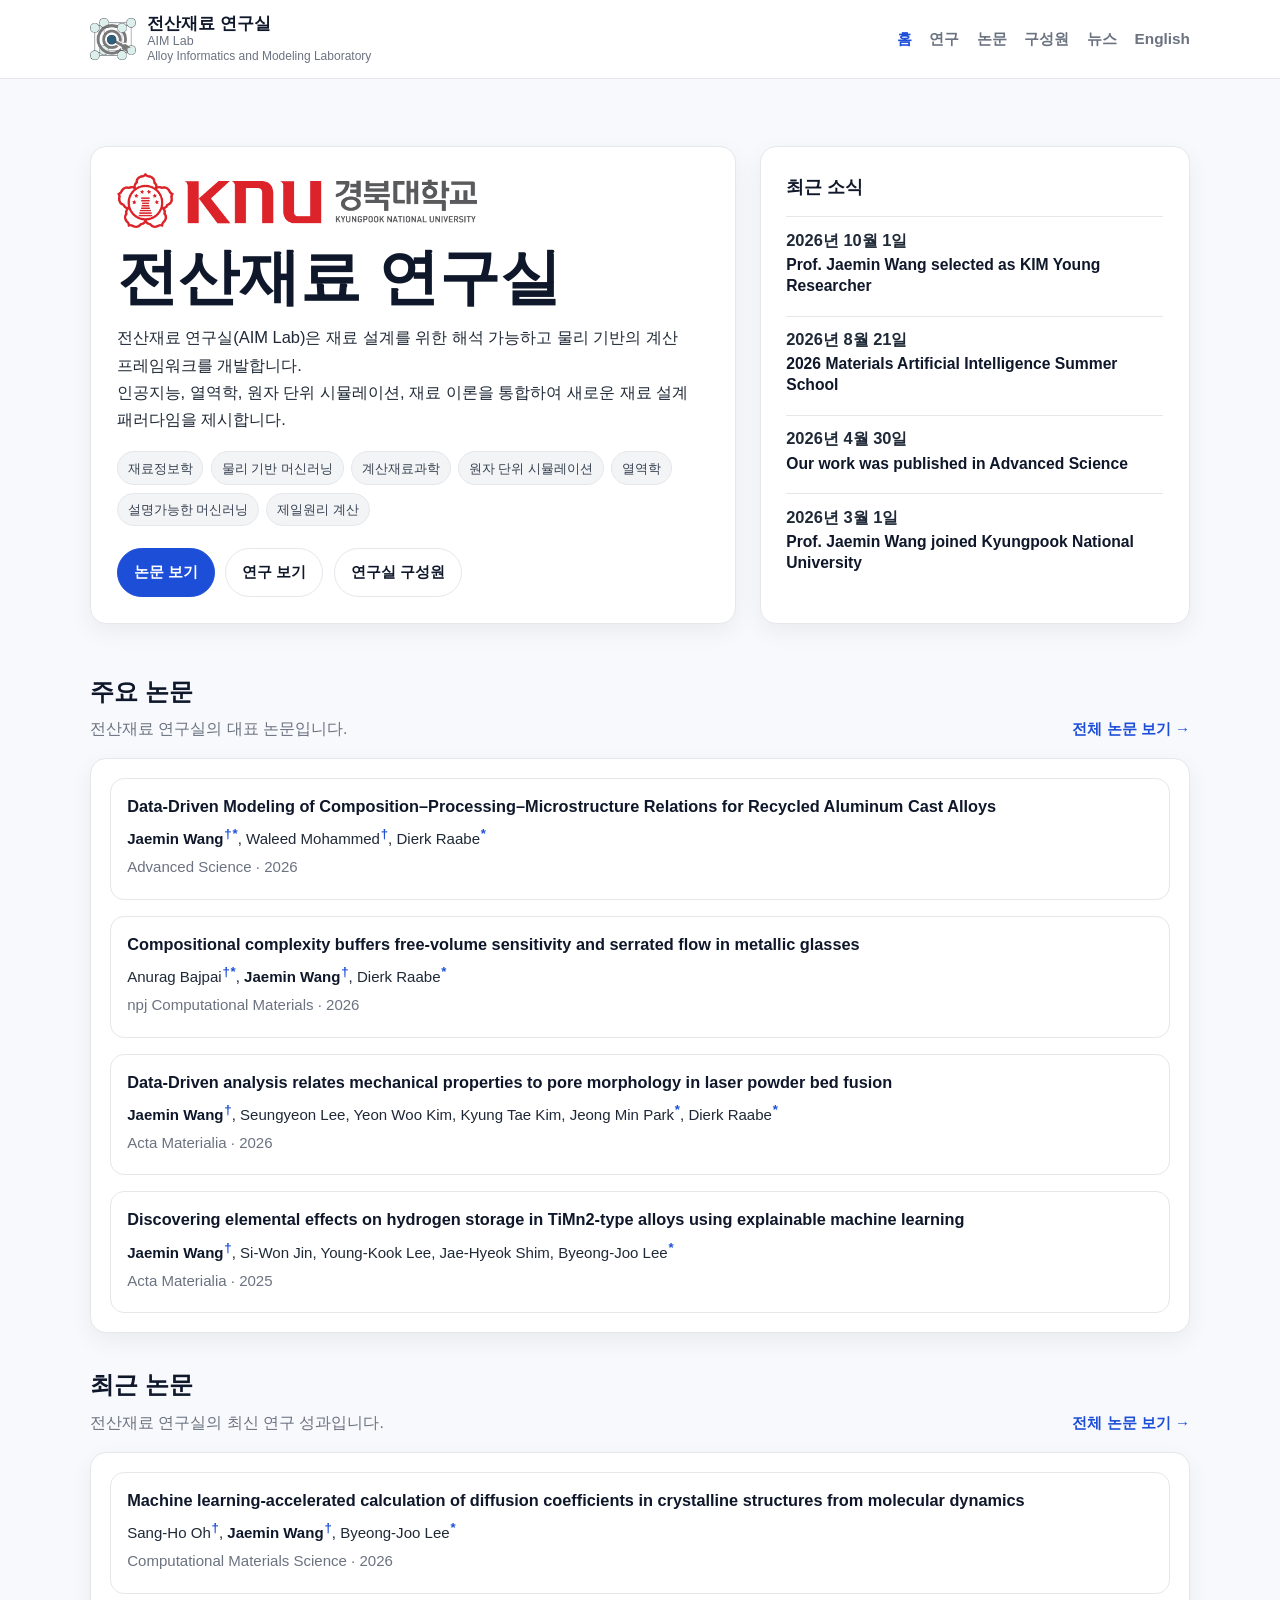
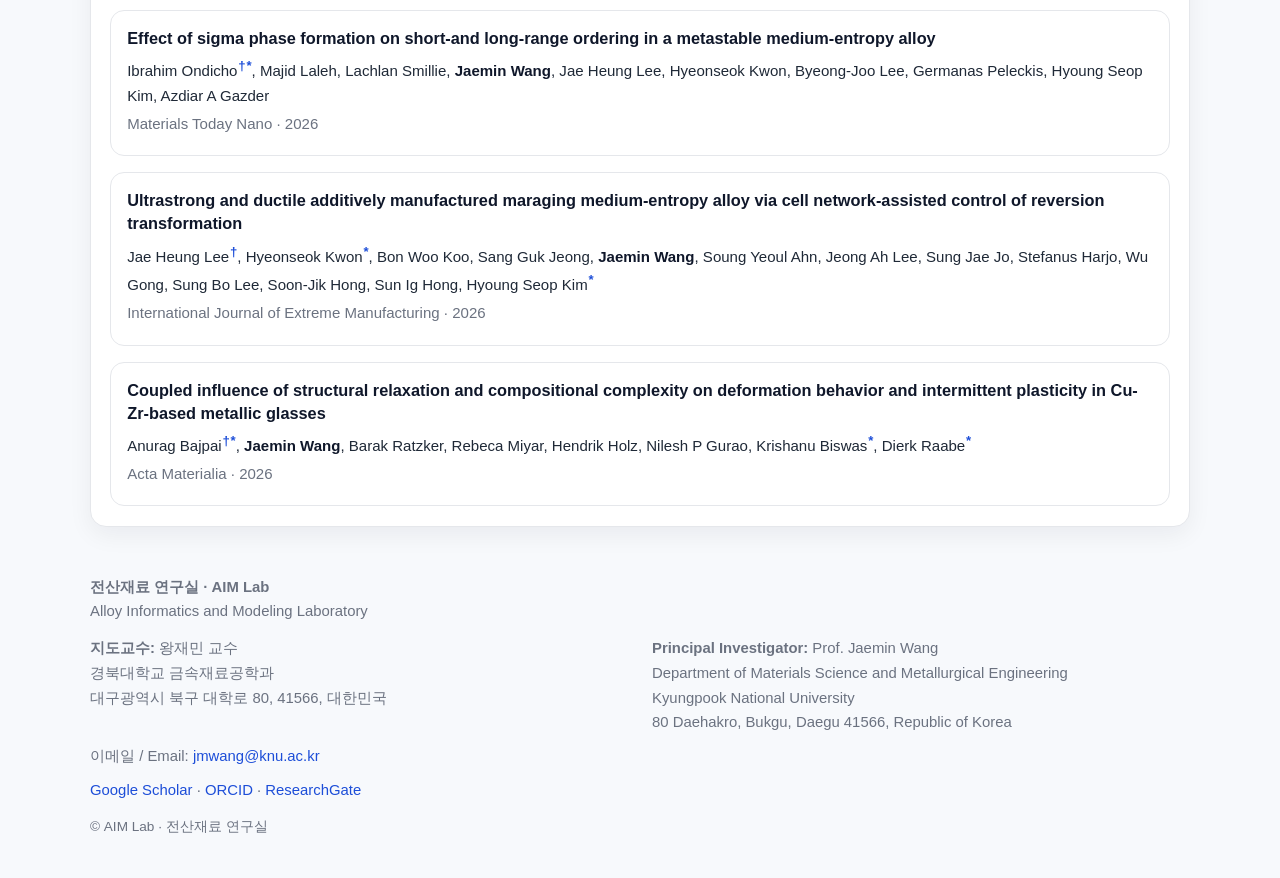
==== commit 00623d20: "footer fixed" ====
--- a/ko/index.html
+++ b/ko/index.html
@@ -37,15 +37,6 @@
       box-sizing: border-box;
     }
 
-    footer a {
-      color: var(--primary);
-      font-weight: 300;
-    }
-
-    footer a:hover {
-      text-decoration: underline;
-    }
-
     html {
       scroll-behavior: smooth;
     }
@@ -425,12 +416,6 @@
       color: #b91c1c;
     }
 
-    footer {
-      padding: 1rem 0 2.5rem;
-      color: var(--muted);
-      font-size: 0.93rem;
-    }
-
     @media (max-width: 900px) {
       .site-header-inner {
         align-items: flex-start;
@@ -464,6 +449,7 @@
       }
     }
   </style>
+  <link rel="stylesheet" href="../styles/footer.css">
 </head>
 <body>
   <header class="site-header">
@@ -637,26 +623,39 @@
     </section>
   </main>
 
-<footer class="container">
-  <div style="margin-bottom: 0.8rem;">
-    <strong>전산재료 연구실</strong> · AIM Lab
+<footer class="container site-footer">
+  <div class="footer-heading">
+    <strong><span lang="ko">전산재료 연구실</span> · <span lang="en">AIM Lab</span></strong>
+    <div lang="en">Alloy Informatics and Modeling Laboratory</div>
   </div>
 
-  <div>
-    <strong>지도교수:</strong> 왕재민 교수<br>
-    경북대학교 금속재료공학과<br>
-    대구광역시 북구 대학로 80, 41566, 대한민국<br>
-    이메일: <a href="mailto:jmwang@knu.ac.kr">jmwang@knu.ac.kr</a>
+  <div class="footer-details">
+    <div lang="ko">
+      <strong>지도교수:</strong> 왕재민 교수<br>
+      경북대학교 금속재료공학과<br>
+      대구광역시 북구 대학로 80, 41566, 대한민국
+    </div>
+    <div lang="en">
+      <strong>Principal Investigator:</strong> Prof. Jaemin Wang<br>
+      Department of Materials Science and Metallurgical Engineering<br>
+      Kyungpook National University<br>
+      80 Daehakro, Bukgu, Daegu 41566, Republic of Korea
+    </div>
   </div>
 
-  <div style="margin-top: 0.6rem;">
-    <a href="https://scholar.google.com/citations?user=16pIavIAAAAJ&hl=en" target="_blank">Google Scholar</a> ·
-    <a href="https://orcid.org/0000-0002-6845-6907" target="_blank">ORCID</a> ·
-    <a href="https://www.researchgate.net/profile/Jaemin-Wang" target="_blank">ResearchGate</a>
+  <div class="footer-email">
+    <span lang="ko">이메일</span> / <span lang="en">Email:</span>
+    <a href="mailto:jmwang@knu.ac.kr">jmwang@knu.ac.kr</a>
   </div>
 
-  <div style="margin-top: 0.8rem; font-size: 0.85rem;">
-    © AIM Lab
+  <div class="footer-profiles" lang="en">
+    <a href="https://scholar.google.com/citations?user=16pIavIAAAAJ&amp;hl=en" target="_blank" rel="noopener noreferrer">Google Scholar</a> ·
+    <a href="https://orcid.org/0000-0002-6845-6907" target="_blank" rel="noopener noreferrer">ORCID</a> ·
+    <a href="https://www.researchgate.net/profile/Jaemin-Wang" target="_blank" rel="noopener noreferrer">ResearchGate</a>
+  </div>
+
+  <div class="footer-copyright">
+    © <span lang="en">AIM Lab</span> · <span lang="ko">전산재료 연구실</span>
   </div>
 </footer>
 
--- a/styles/footer.css
+++ b/styles/footer.css
@@ -0,0 +1,44 @@
+.site-footer {
+  padding: 1rem 0 2.5rem;
+  color: var(--muted);
+  font-size: 0.93rem;
+  line-height: 1.65;
+  word-break: keep-all;
+  overflow-wrap: anywhere;
+}
+
+.site-footer a {
+  color: var(--primary);
+  font-weight: 300;
+}
+
+.site-footer a:hover,
+.site-footer a:focus-visible {
+  text-decoration: underline;
+}
+
+.footer-heading {
+  margin-bottom: 0.8rem;
+}
+
+.footer-details {
+  display: grid;
+  grid-template-columns: repeat(2, minmax(0, 1fr));
+  gap: 0.8rem 1.5rem;
+}
+
+.footer-email,
+.footer-profiles {
+  margin-top: 0.6rem;
+}
+
+.footer-copyright {
+  margin-top: 0.8rem;
+  font-size: 0.85rem;
+}
+
+@media (max-width: 700px) {
+  .footer-details {
+    grid-template-columns: 1fr;
+  }
+}
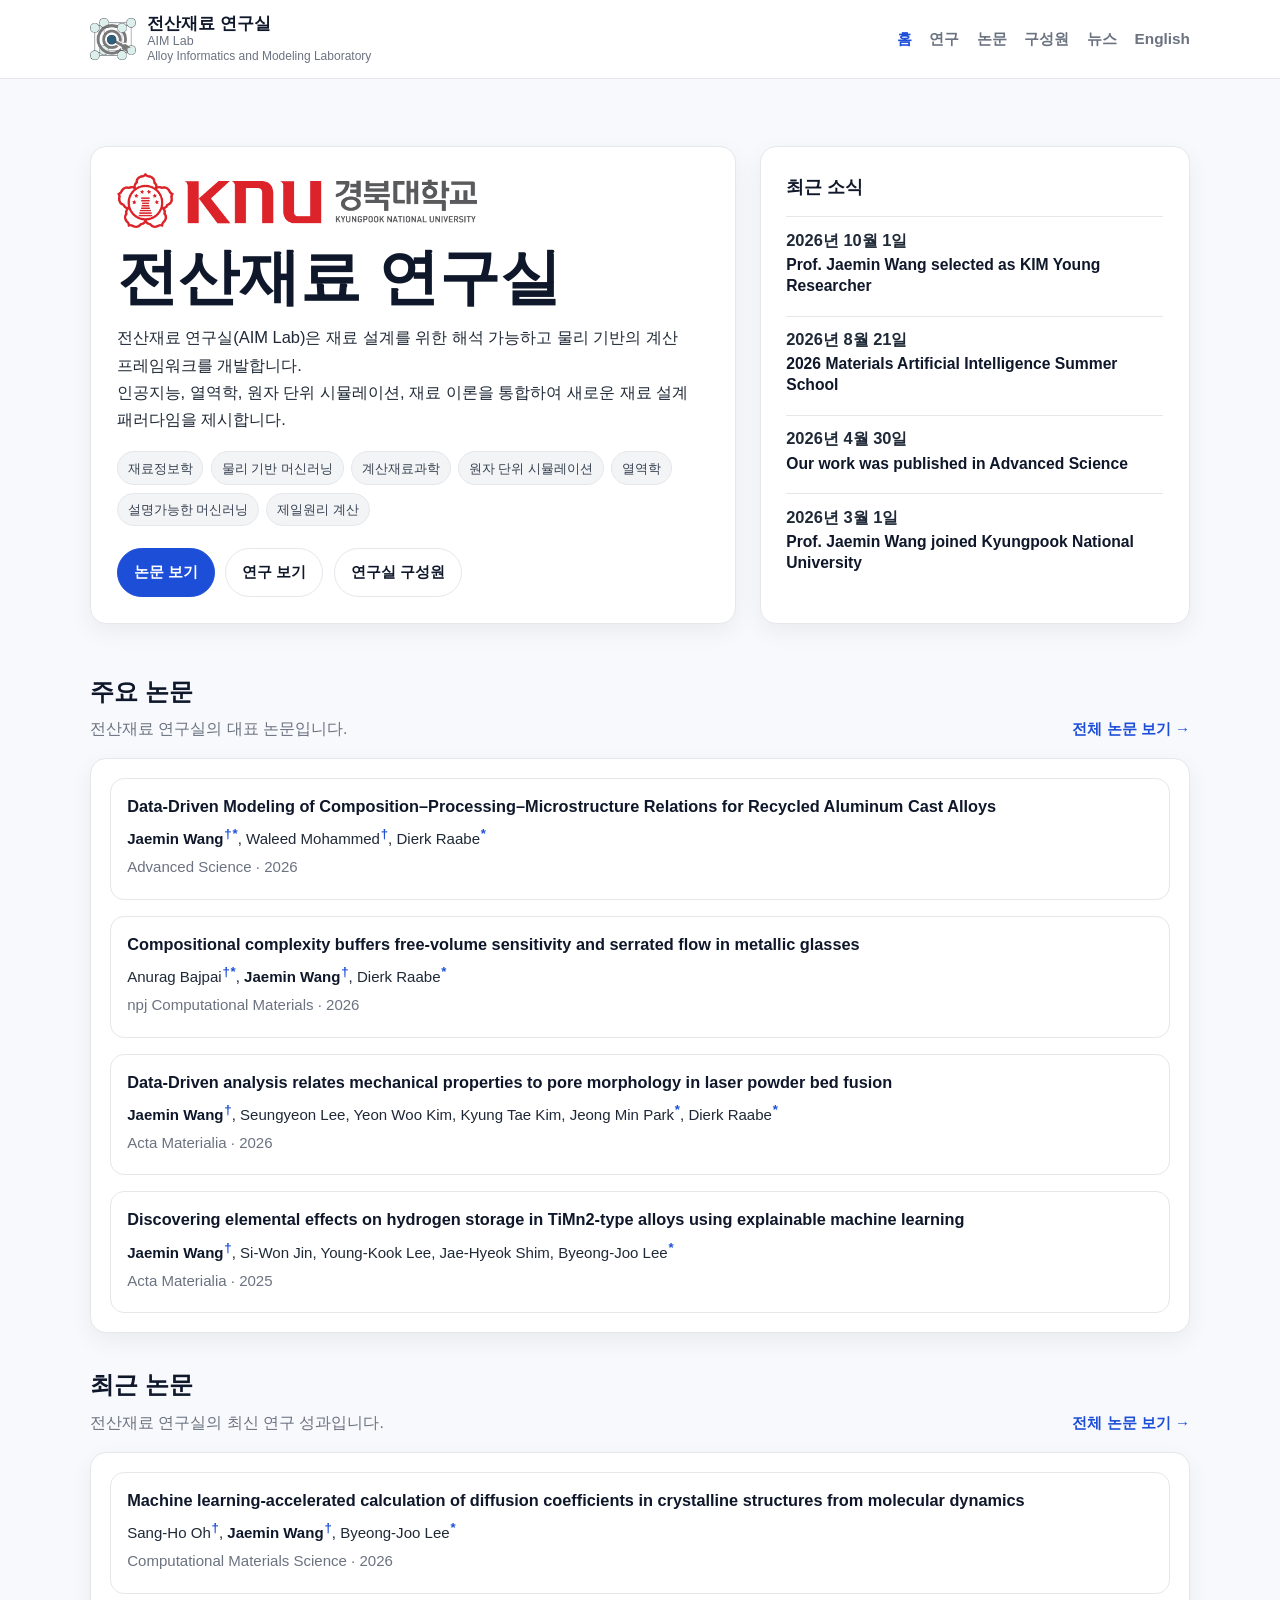
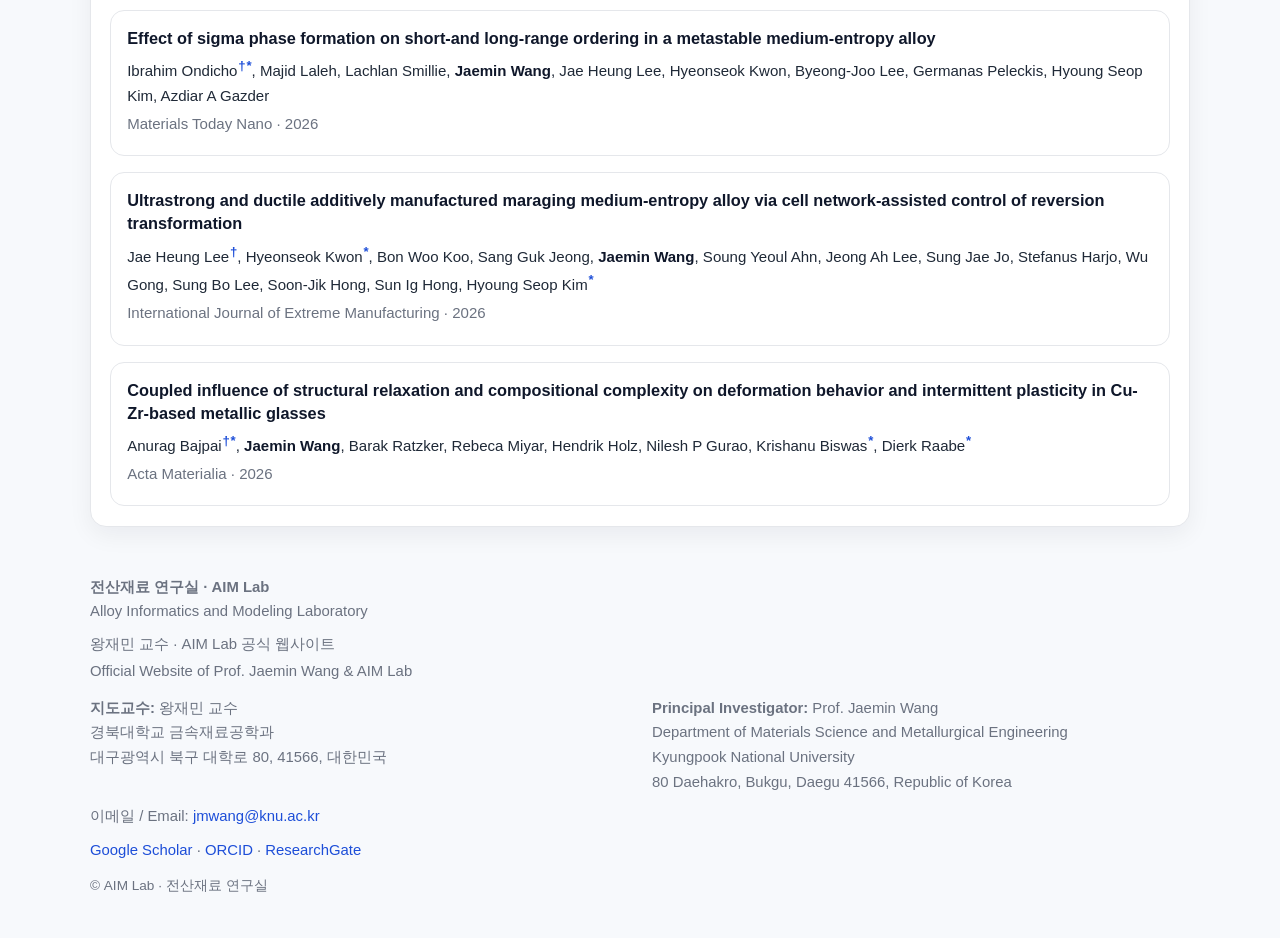
==== commit cdd549d6: "footer fixed 2" ====
--- a/ko/index.html
+++ b/ko/index.html
@@ -3,21 +3,106 @@
 <head>
   <meta charset="UTF-8" />
   <meta name="viewport" content="width=device-width, initial-scale=1.0" />
-  <title>전산재료 연구실 | AIM Lab</title>
-
-  <meta name="description" content="경북대학교 왕재민 교수 연구실인 전산재료 연구실(AIM Lab)은 물리 기반 머신러닝, 열역학, 원자 단위 시뮬레이션을 바탕으로 첨단 재료 설계를 연구합니다." />
+  <title>왕재민 교수 · AIM Lab 공식 웹사이트 | 경북대학교</title>
+
+  <meta name="description" content="경북대학교 금속재료공학과 왕재민 교수와 전산재료 연구실(AIM Lab)의 공식 웹사이트입니다. 재료 인공지능, 물리 기반 머신러닝, 열역학, 원자 단위 시뮬레이션 연구와 논문, 구성원, 소식을 소개합니다." />
 
   <meta name="google-site-verification" content="Pawu1Gyw2uVtk5goGDBxRkEgoG9PiIKLFPvBbHVbino" />
 
-  <meta property="og:title" content="전산재료 연구실 | AIM Lab" />
-  <meta property="og:description" content="경북대학교 전산재료 연구실(AIM Lab)은 물리 기반 머신러닝, 열역학, 원자 단위 시뮬레이션을 바탕으로 첨단 재료 설계를 연구합니다." />
+  <meta property="og:title" content="왕재민 교수 · AIM Lab 공식 웹사이트 | 경북대학교" />
+  <meta property="og:description" content="경북대학교 금속재료공학과 왕재민 교수와 전산재료 연구실(AIM Lab)의 공식 웹사이트입니다. 재료 인공지능, 물리 기반 머신러닝, 열역학, 원자 단위 시뮬레이션 연구와 논문, 구성원, 소식을 소개합니다." />
+  <meta property="og:site_name" content="Prof. Jaemin Wang &amp; AIM Lab" />
   <meta property="og:type" content="website" />
-  <meta property="og:url" content="https://aimlab.knu.ac.kr/ko" />
-  <meta property="og:image" content="./lab logo.png" />
+  <meta property="og:url" content="https://aimlab.knu.ac.kr/ko/index.html" />
+  <meta property="og:locale" content="ko_KR" />
+  <meta property="og:locale:alternate" content="en_US" />
+  <meta property="og:image" content="https://aimlab.knu.ac.kr/lab%20logo.png" />
+  <meta property="og:image:alt" content="AIM Lab / 전산재료 연구실" />
+  <meta name="twitter:card" content="summary" />
+  <meta name="twitter:title" content="왕재민 교수 · AIM Lab 공식 웹사이트 | 경북대학교" />
+  <meta name="twitter:description" content="경북대학교 금속재료공학과 왕재민 교수와 전산재료 연구실(AIM Lab)의 공식 웹사이트입니다. 재료 인공지능, 물리 기반 머신러닝, 열역학, 원자 단위 시뮬레이션 연구와 논문, 구성원, 소식을 소개합니다." />
+  <meta name="twitter:image" content="https://aimlab.knu.ac.kr/lab%20logo.png" />
+  <meta name="twitter:image:alt" content="AIM Lab / 전산재료 연구실" />
   <link rel="canonical" href="https://aimlab.knu.ac.kr/ko/index.html">
   <link rel="alternate" hreflang="en" href="https://aimlab.knu.ac.kr/">
   <link rel="alternate" hreflang="ko" href="https://aimlab.knu.ac.kr/ko/index.html">
   <link rel="alternate" hreflang="x-default" href="https://aimlab.knu.ac.kr/">
+  <script type="application/ld+json">
+{
+  "@context": "https://schema.org",
+  "@graph": [
+    {
+      "@type": "WebSite",
+      "@id": "https://aimlab.knu.ac.kr/#website",
+      "url": "https://aimlab.knu.ac.kr/",
+      "name": "Prof. Jaemin Wang & AIM Lab",
+      "alternateName": [
+        "왕재민 교수 · AIM Lab",
+        "AIM Lab",
+        "전산재료 연구실"
+      ],
+      "description": "Official website of Prof. Jaemin Wang and AIM Lab at Kyungpook National University.",
+      "inLanguage": [
+        "en",
+        "ko"
+      ],
+      "creator": {
+        "@id": "https://aimlab.knu.ac.kr/#jaemin-wang"
+      },
+      "publisher": {
+        "@id": "https://aimlab.knu.ac.kr/#aim-lab"
+      },
+      "about": [
+        {
+          "@id": "https://aimlab.knu.ac.kr/#jaemin-wang"
+        },
+        {
+          "@id": "https://aimlab.knu.ac.kr/#aim-lab"
+        }
+      ]
+    },
+    {
+      "@type": "Person",
+      "@id": "https://aimlab.knu.ac.kr/#jaemin-wang",
+      "name": "Jaemin Wang",
+      "alternateName": "왕재민",
+      "givenName": "Jaemin",
+      "familyName": "Wang",
+      "jobTitle": "Assistant Professor",
+      "url": "https://aimlab.knu.ac.kr/",
+      "email": "jmwang@knu.ac.kr",
+      "worksFor": {
+        "@type": "CollegeOrUniversity",
+        "@id": "https://aimlab.knu.ac.kr/#knu",
+        "name": "Kyungpook National University",
+        "alternateName": "경북대학교"
+      },
+      "memberOf": {
+        "@id": "https://aimlab.knu.ac.kr/#aim-lab"
+      },
+      "sameAs": [
+        "https://scholar.google.com/citations?user=16pIavIAAAAJ",
+        "https://orcid.org/0000-0002-6845-6907",
+        "https://www.researchgate.net/profile/Jaemin-Wang"
+      ]
+    },
+    {
+      "@type": "Organization",
+      "@id": "https://aimlab.knu.ac.kr/#aim-lab",
+      "name": "Alloy Informatics and Modeling Laboratory",
+      "alternateName": [
+        "AIM Lab",
+        "전산재료 연구실"
+      ],
+      "url": "https://aimlab.knu.ac.kr/",
+      "logo": "https://aimlab.knu.ac.kr/lab%20logo.png",
+      "parentOrganization": {
+        "@id": "https://aimlab.knu.ac.kr/#knu"
+      }
+    }
+  ]
+}
+  </script>
   <style>
     :root {
       --bg: #f7f9fc;
@@ -627,6 +712,10 @@
   <div class="footer-heading">
     <strong><span lang="ko">전산재료 연구실</span> · <span lang="en">AIM Lab</span></strong>
     <div lang="en">Alloy Informatics and Modeling Laboratory</div>
+    <div class="footer-official">
+      <span lang="ko">왕재민 교수 · AIM Lab 공식 웹사이트</span>
+      <span lang="en">Official Website of Prof. Jaemin Wang &amp; AIM Lab</span>
+    </div>
   </div>
 
   <div class="footer-details">
--- a/styles/footer.css
+++ b/styles/footer.css
@@ -21,6 +21,12 @@
   margin-bottom: 0.8rem;
 }
 
+.footer-official {
+  display: grid;
+  gap: 0.15rem;
+  margin-top: 0.5rem;
+}
+
 .footer-details {
   display: grid;
   grid-template-columns: repeat(2, minmax(0, 1fr));
